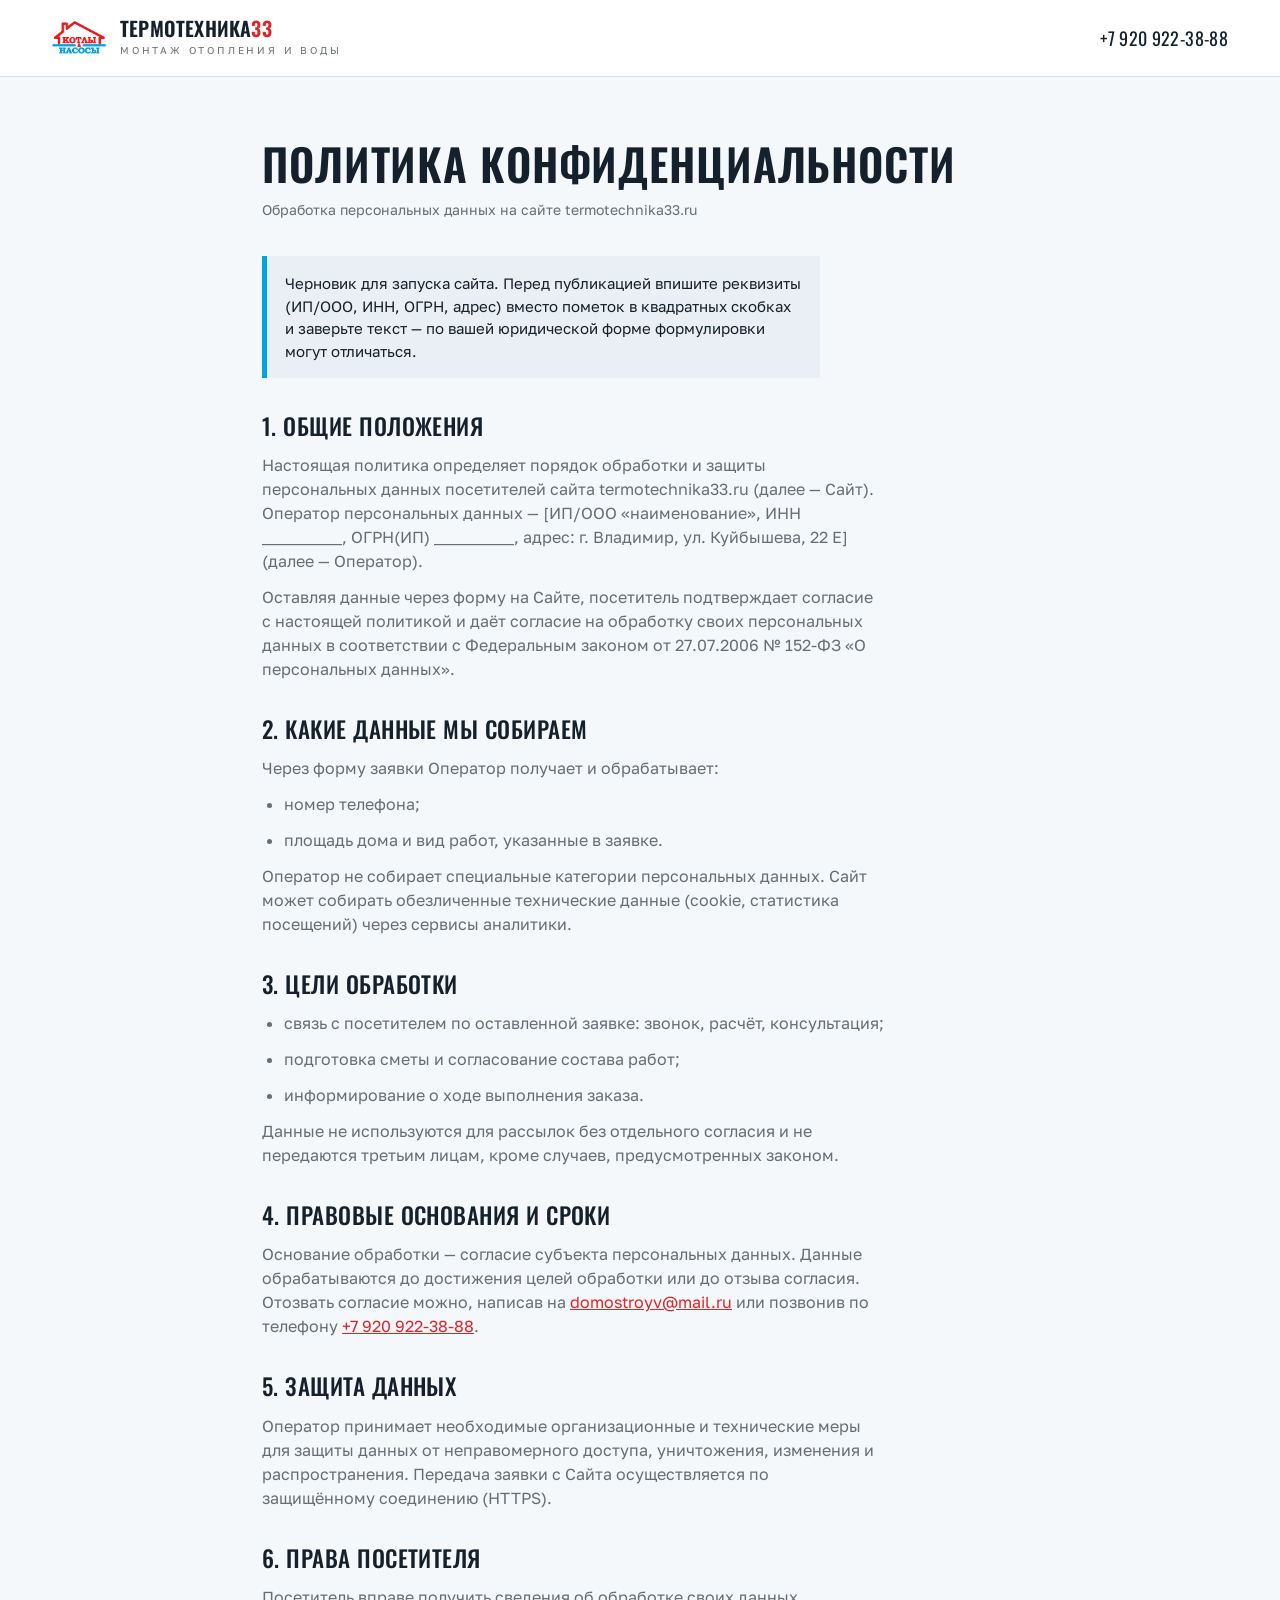
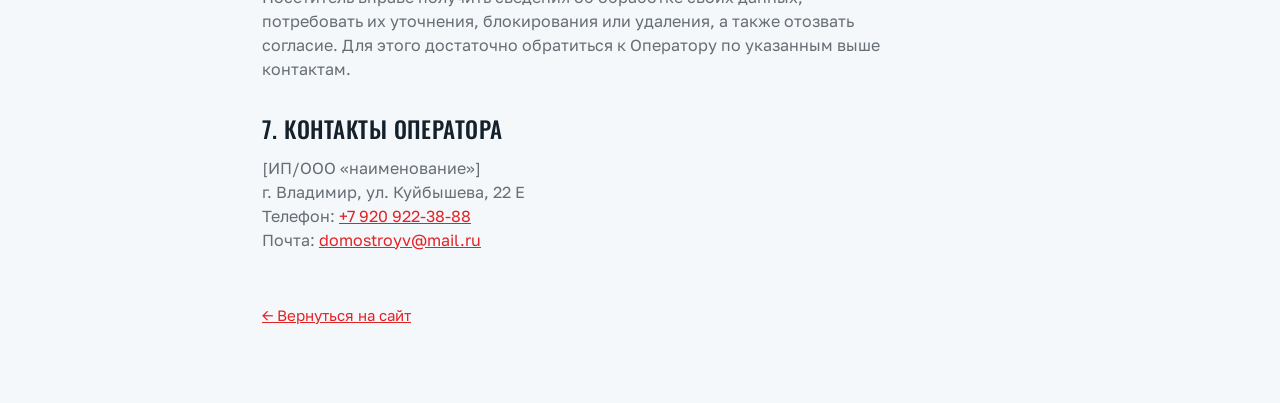
==== privacy.html @ 43defc01 "Приём заявок на почту, мессенджеры, согласие на обработку данных - Форма отправляет заявку через For" ====
<!DOCTYPE html>
<html lang="ru">
<head>
<meta charset="utf-8">
<meta name="viewport" content="width=device-width, initial-scale=1">
<title>Политика конфиденциальности — ТЕРМОТЕХНИКА33</title>
<meta name="robots" content="noindex">
<meta name="theme-color" content="#14202B">
<link rel="icon" href="img/logo-kotly-nasosy.png">
<link rel="preconnect" href="https://fonts.googleapis.com">
<link rel="preconnect" href="https://fonts.gstatic.com" crossorigin>
<link href="https://fonts.googleapis.com/css2?family=Golos+Text:wght@400;500;600;700&family=Oswald:wght@500;600&display=swap" rel="stylesheet">
<link rel="stylesheet" href="styles.css">
</head>
<body>

<div class="legal-bar">
  <div class="wrap">
    <a class="logo" href="index.html" aria-label="ТЕРМОТЕХНИКА33, на главную">
      <img class="logo__img" src="img/logo-kotly-nasosy.png" width="330" height="330" alt="">
      <span class="logo__text">
        <span class="logo__name">ТЕРМОТЕХНИКА<i>33</i></span>
        <span class="logo__sub">Монтаж отопления и воды</span>
      </span>
    </a>
    <a class="header-tel" href="tel:+79209223888">+7 920 922-38-88</a>
  </div>
</div>

<main class="legal-page">
  <h1>Политика конфиденциальности</h1>
  <p class="updated">Обработка персональных данных на сайте termotechnika33.ru</p>

  <p class="note">Черновик для запуска сайта. Перед публикацией впишите реквизиты (ИП/ООО,
    ИНН, ОГРН, адрес) вместо пометок в квадратных скобках и заверьте текст — по вашей
    юридической форме формулировки могут отличаться.</p>

  <h2>1. Общие положения</h2>
  <p>Настоящая политика определяет порядок обработки и защиты персональных данных
    посетителей сайта termotechnika33.ru (далее — Сайт). Оператор персональных данных —
    [ИП/ООО «наименование», ИНН __________, ОГРН(ИП) __________, адрес: г. Владимир,
    ул. Куйбышева, 22 Е] (далее — Оператор).</p>
  <p>Оставляя данные через форму на Сайте, посетитель подтверждает согласие с настоящей
    политикой и даёт согласие на обработку своих персональных данных в соответствии
    с Федеральным законом от 27.07.2006 № 152-ФЗ «О персональных данных».</p>

  <h2>2. Какие данные мы собираем</h2>
  <p>Через форму заявки Оператор получает и обрабатывает:</p>
  <ul>
    <li>номер телефона;</li>
    <li>площадь дома и вид работ, указанные в заявке.</li>
  </ul>
  <p>Оператор не собирает специальные категории персональных данных. Сайт может собирать
    обезличенные технические данные (cookie, статистика посещений) через сервисы аналитики.</p>

  <h2>3. Цели обработки</h2>
  <ul>
    <li>связь с посетителем по оставленной заявке: звонок, расчёт, консультация;</li>
    <li>подготовка сметы и согласование состава работ;</li>
    <li>информирование о ходе выполнения заказа.</li>
  </ul>
  <p>Данные не используются для рассылок без отдельного согласия и не передаются третьим
    лицам, кроме случаев, предусмотренных законом.</p>

  <h2>4. Правовые основания и сроки</h2>
  <p>Основание обработки — согласие субъекта персональных данных. Данные обрабатываются
    до достижения целей обработки или до отзыва согласия. Отозвать согласие можно, написав
    на <a href="mailto:domostroyv@mail.ru">domostroyv@mail.ru</a> или позвонив по телефону
    <a href="tel:+79209223888">+7 920 922-38-88</a>.</p>

  <h2>5. Защита данных</h2>
  <p>Оператор принимает необходимые организационные и технические меры для защиты данных
    от неправомерного доступа, уничтожения, изменения и распространения. Передача заявки
    с Сайта осуществляется по защищённому соединению (HTTPS).</p>

  <h2>6. Права посетителя</h2>
  <p>Посетитель вправе получить сведения об обработке своих данных, потребовать их уточнения,
    блокирования или удаления, а также отозвать согласие. Для этого достаточно обратиться
    к Оператору по указанным выше контактам.</p>

  <h2>7. Контакты оператора</h2>
  <p>[ИП/ООО «наименование»]<br>
    г. Владимир, ул. Куйбышева, 22 Е<br>
    Телефон: <a href="tel:+79209223888">+7 920 922-38-88</a><br>
    Почта: <a href="mailto:domostroyv@mail.ru">domostroyv@mail.ru</a></p>

  <a class="back" href="index.html">← Вернуться на сайт</a>
</main>

</body>
</html>
---- styles.css ----
/* ТЕРМОТЕХНИКА33 · Котлы & Насосы — стили сайта
   Палитра взята из логотипа: красный #E32226 и голубой #00A3E0.
   Тёмная база — «полночь» #14202B, светлая — холодная бумага #F5F8FA.
   Oswald — заголовки (Medium/SemiBold, прописные, трекинг 0…+2%)
   Golos Text — текст (Regular/SemiBold, интерлиньяж 150%, строка не длиннее 70 знаков)
   Кнопки — без скруглений и теней. */

:root {
  --graphite: #14202B;   /* тёмная база: фон тёмных секций и основной текст */
  --flame:    #E32226;   /* красный из логотипа: кнопки, акценты, «33» */
  --brass:    #00A3E0;   /* голубой из логотипа: подписи, счётчики, второй акцент */
  --steel:    #1E2E3D;   /* блоки на тёмном */
  --paper:    #F5F8FA;   /* светлый фон */

  --paper-2:  #E9EFF4;
  --line:     rgba(20, 32, 43, .14);
  --line-dark: rgba(245, 248, 250, .16);
  --muted:    rgba(20, 32, 43, .64);
  --muted-dark: rgba(245, 248, 250, .68);

  --head: 'Oswald', 'Arial Narrow', system-ui, sans-serif;
  --text: 'Golos Text', 'Segoe UI', system-ui, sans-serif;

  --wrap: 1240px;
  --gap: clamp(20px, 3vw, 40px);
  --sec: clamp(64px, 8vw, 128px);
}

*, *::before, *::after { box-sizing: border-box; }

html { scroll-behavior: smooth; scroll-padding-top: 88px; }

body {
  margin: 0;
  background: var(--paper);
  color: var(--graphite);
  font-family: var(--text);
  font-size: clamp(16px, 1.05vw, 18px);
  line-height: 1.5;              /* интерлиньяж 150% */
  -webkit-font-smoothing: antialiased;
}

img, svg { display: block; max-width: 100%; }

h1, h2, h3, h4 {
  font-family: var(--head);
  font-weight: 600;
  text-transform: uppercase;
  letter-spacing: .02em;         /* трекинг 0…+2% */
  margin: 0;
}

h1 { font-size: clamp(42px, 6.6vw, 84px); line-height: .95; }
h2 { font-weight: 500; font-size: clamp(28px, 3.4vw, 44px); line-height: 1.09; }
h3 { font-size: clamp(19px, 1.6vw, 24px); line-height: 1.2; }
h4 { font-size: clamp(17px, 1.3vw, 21px); line-height: 1.2; }

p { margin: 0; max-width: 62ch; }        /* строка не длиннее 70 знаков */
ul, ol { margin: 0; padding: 0; list-style: none; }
a { color: inherit; text-decoration: none; }

.wrap { width: 100%; max-width: var(--wrap); margin: 0 auto; padding: 0 clamp(16px, 3vw, 32px); }

.skip {
  position: absolute; left: -9999px; top: 0; z-index: 100;
  background: var(--flame); color: #fff; padding: 12px 20px; font-weight: 600;
}
.skip:focus { left: 0; }

::selection { background: var(--flame); color: #fff; }

:focus-visible { outline: 3px solid var(--flame); outline-offset: 3px; }

/* ---------- Надзаголовки и подписи ---------- */
.eyebrow {
  font-family: var(--text);
  font-weight: 500;
  font-size: 13px;
  letter-spacing: .05em;                 /* подпись +5% трекинг */
  text-transform: uppercase;
  color: var(--muted);
  margin-bottom: 18px;
}
.section--dark .eyebrow, .hero .eyebrow { color: var(--brass); }

/* ---------- Логотип ---------- */
.logo { display: flex; align-items: center; gap: 14px; }
.logo__img { width: 54px; height: 54px; flex: none; object-fit: contain; }
.logo__img--lg { width: 88px; height: 88px; background: #fff; padding: 6px; }
.logo__text { display: block; }
.logo__name {
  display: block;
  font-family: var(--head);
  font-weight: 600;
  font-size: 20px;
  line-height: 1;
  letter-spacing: .01em;
  text-transform: uppercase;
}
.logo__name i, .footer-name i { font-style: normal; color: var(--flame); }
.logo__sub {
  display: block;
  font-size: 10px;
  letter-spacing: .28em;
  text-transform: uppercase;
  color: var(--muted);
  margin-top: 5px;
}

/* ---------- Шапка ---------- */
.site-header {
  position: sticky; top: 0; z-index: 50;
  background: #fff;
  color: var(--graphite);
  border-bottom: 1px solid var(--line);
}
.header-inner { display: flex; align-items: center; gap: var(--gap); min-height: 76px; }
.nav { display: flex; gap: clamp(14px, 1.8vw, 28px); margin-left: auto; font-size: 15px; font-weight: 500; }
.nav a { padding: 6px 0; border-bottom: 2px solid transparent; color: var(--muted); transition: color .18s, border-color .18s; }
.nav a:hover, .nav a.is-active { color: var(--graphite); border-color: var(--flame); }
.header-actions { display: flex; align-items: center; gap: 16px; }
.header-tel { font-family: var(--head); font-size: 18px; letter-spacing: .02em; white-space: nowrap; }
.header-tel:hover { color: var(--flame); }

.burger { display: none; width: 44px; height: 44px; background: none; border: 1px solid var(--line); cursor: pointer; padding: 12px 10px; }
.burger span { display: block; height: 2px; background: var(--graphite); margin: 0 0 5px; transition: transform .2s, opacity .2s; }
.burger span:last-child { margin-bottom: 0; }
.burger[aria-expanded="true"] span:nth-child(1) { transform: translateY(7px) rotate(45deg); }
.burger[aria-expanded="true"] span:nth-child(2) { opacity: 0; }
.burger[aria-expanded="true"] span:nth-child(3) { transform: translateY(-7px) rotate(-45deg); }

/* ---------- Кнопки: без скруглений и теней ---------- */
.btn {
  display: inline-flex; align-items: center; justify-content: center;
  padding: 17px 30px;
  border: 2px solid transparent;
  border-radius: 0;
  box-shadow: none;
  font-family: var(--head);
  font-weight: 500;
  font-size: 17px;
  letter-spacing: .02em;
  text-transform: uppercase;
  cursor: pointer;
  transition: background-color .18s, color .18s, border-color .18s;
}
.btn--primary { background: var(--flame); color: #fff; }
.btn--primary:hover { background: var(--brass); color: #fff; }
.btn--ghost { border-color: currentColor; color: inherit; background: transparent; }
.btn--ghost:hover { background: var(--paper); color: var(--graphite); border-color: var(--paper); }
.section--paper .btn--ghost:hover, .section:not(.section--dark) .btn--ghost:hover { background: var(--graphite); color: var(--paper); border-color: var(--graphite); }
.btn--sm { padding: 12px 20px; font-size: 15px; }
.btn--wide { width: 100%; }

/* ---------- Первый экран ---------- */
.hero { background: var(--graphite); color: var(--paper); position: relative; overflow: hidden; }
.hero__inner {
  display: grid;
  grid-template-columns: minmax(0, 1.05fr) minmax(0, .95fr);
  gap: var(--gap);
  align-items: center;
  padding: clamp(48px, 7vw, 96px) clamp(16px, 3vw, 32px) clamp(40px, 5vw, 72px);
}
.hero h1 { margin-bottom: 28px; }
.hero h1 .accent { color: var(--flame); }
.lead { font-size: clamp(17px, 1.35vw, 21px); color: var(--muted-dark); max-width: 46ch; }
.hero__buttons { display: flex; flex-wrap: wrap; gap: 14px; margin: 34px 0 44px; }

.hero__facts { display: flex; flex-wrap: wrap; gap: clamp(20px, 3vw, 48px); border-top: 1px solid var(--line-dark); padding-top: 26px; }
.hero__facts b { display: block; font-family: var(--head); font-weight: 600; font-size: clamp(24px, 2.4vw, 32px); letter-spacing: .02em; }
.hero__facts span { display: block; font-size: 14px; color: var(--muted-dark); margin-top: 4px; }

/* Фото объектов: свои котельные, дневной свет, ровный горизонт */
.hero__photo { position: relative; margin: 0; }
.hero__photo img {
  width: 100%;
  height: min(600px, 68vh);
  object-fit: cover;
  /* кадр горизонтальный: прижимаем влево, чтобы котёл и насосные группы были целиком */
  object-position: left center;
  background: var(--steel);
}
.hero__photo figcaption {
  position: absolute; left: 0; right: 0; bottom: 0;
  padding: 14px 18px;
  background: rgba(20, 32, 43, .80);
  border-top: 2px solid var(--flame);
  font-size: 13px; letter-spacing: .05em; text-transform: uppercase;
  color: var(--paper);
}

/* Бегущая строка */
.ticker { border-top: 1px solid var(--line-dark); border-bottom: 1px solid var(--line-dark); overflow: hidden; background: var(--steel); }
.ticker__row {
  display: flex; align-items: center; gap: 22px;
  padding: 14px 0;
  width: max-content;
  animation: run 42s linear infinite;
  font-family: var(--head); font-size: 16px; letter-spacing: .06em; text-transform: uppercase;
  color: var(--paper);
}
.ticker__row i { color: var(--flame); font-style: normal; }
@keyframes run { from { transform: translateX(0); } to { transform: translateX(-50%); } }

/* ---------- Секции ---------- */
.section { padding: var(--sec) 0; }
.section--dark { background: var(--graphite); color: var(--paper); }
.section--paper { background: var(--paper-2); }
.section__head { margin-bottom: clamp(36px, 5vw, 64px); max-width: 780px; }
.section__head h2 { margin-bottom: 20px; }
.section__lead { color: var(--muted); font-size: clamp(16px, 1.2vw, 19px); }
.section--dark .section__lead { color: var(--muted-dark); }

/* ---------- Карточки услуг ---------- */
.cards { display: grid; grid-template-columns: repeat(4, minmax(0, 1fr)); gap: 1px; background: var(--line); border: 1px solid var(--line); }
.card { background: var(--paper); padding: clamp(24px, 2.6vw, 36px); transition: background-color .2s; cursor: pointer; display: flex; flex-direction: column; }
.card:hover { background: #fff; }
.card h3 { margin: 22px 0 10px; }
.card p { color: var(--muted); font-size: 16px; }
.card__more {
  margin: auto 0 0; padding: 18px 0 0;
  align-self: flex-start;
  background: none; border: none; border-bottom: 2px solid var(--flame);
  border-radius: 0;
  font-family: var(--text); font-weight: 500; font-size: 14px;
  letter-spacing: .04em; text-transform: uppercase;
  color: var(--graphite); cursor: pointer;
  transition: color .18s, background-color .18s;
}
.card:hover .card__more, .card__more:hover { background: var(--flame); }

/* Пиктограммы: сетка 64×64, линия 5–6 px, скруглённые концы, без заливок */
.icon {
  width: 56px; height: 56px;
  fill: none;
  stroke: var(--graphite);
  stroke-width: 5.5;
  stroke-linecap: round;
  stroke-linejoin: round;
}
.section--dark .icon { stroke: var(--flame); }

/* ---------- Наш / не наш заказ ---------- */
.scope { display: grid; grid-template-columns: 1fr 1fr; gap: 1px; margin-top: var(--gap); background: var(--line); border: 1px solid var(--line); }
.scope__col { background: var(--paper); padding: clamp(24px, 2.6vw, 36px); }
.scope__title { font-family: var(--head); font-weight: 600; text-transform: uppercase; letter-spacing: .02em; font-size: 20px; margin-bottom: 18px; }
.scope__col ul li { position: relative; padding-left: 30px; margin-bottom: 12px; }
.scope__col ul li::before { position: absolute; left: 0; top: -1px; font-weight: 600; }
.scope__col--yes li::before { content: "+"; color: var(--flame); font-size: 22px; line-height: 1.2; }
.scope__col--no { background: var(--paper-2); color: var(--muted); }
.scope__col--no li::before { content: "—"; color: rgba(20, 32, 43, .35); }
.scope__note { margin-top: 20px; padding-top: 18px; border-top: 1px solid var(--line); font-size: 15px; }

/* ---------- Страхи и ответы ---------- */
.answers { display: grid; grid-template-columns: repeat(3, minmax(0, 1fr)); gap: var(--gap); }
.answer { border-top: 3px solid var(--flame); padding-top: 24px; }
.answer__fear { font-size: 17px; color: var(--muted-dark); margin-bottom: 18px; font-style: italic; }
.answer h3 { margin-bottom: 12px; }
.answer p { color: var(--muted-dark); }
.answer h3 + p { color: rgba(245, 248, 250, .82); }

.promise { margin: clamp(56px, 7vw, 96px) 0; border-top: 1px solid var(--line-dark); border-bottom: 1px solid var(--line-dark); padding: clamp(40px, 5vw, 64px) 0; }
.promise__line {
  font-family: var(--head); font-weight: 600; text-transform: uppercase;
  font-size: clamp(34px, 5.4vw, 68px); line-height: .98; letter-spacing: .02em;
  max-width: none; margin-bottom: 24px;
}
.promise__text { color: var(--muted-dark); font-size: clamp(16px, 1.3vw, 20px); }

.principles { display: grid; grid-template-columns: repeat(4, minmax(0, 1fr)); gap: var(--gap); }
.principles article { border-top: 1px solid var(--line-dark); padding-top: 20px; }
.principles span { display: block; font-family: var(--head); color: var(--flame); font-size: 15px; letter-spacing: .1em; margin-bottom: 14px; }
.principles h4 { margin-bottom: 10px; }
.principles p { color: var(--muted-dark); font-size: 15px; }

/* ---------- Этапы ---------- */
.steps { display: grid; grid-template-columns: repeat(5, minmax(0, 1fr)); gap: 1px; background: var(--line); border: 1px solid var(--line); }
.steps li { background: var(--paper); padding: clamp(22px, 2.4vw, 32px); }
.steps__num { display: block; font-family: var(--head); font-weight: 600; font-size: 15px; letter-spacing: .1em; color: var(--flame); margin-bottom: 20px; }
.steps h3 { font-size: clamp(17px, 1.4vw, 21px); margin-bottom: 12px; }
.steps p { color: var(--muted); font-size: 15px; }

/* Работа по договору с проектом — вынесенный блок под этапами */
.option {
  display: flex; flex-wrap: wrap; align-items: center;
  justify-content: space-between; gap: clamp(20px, 3vw, 40px);
  margin-top: clamp(28px, 3.5vw, 44px);
  padding: clamp(26px, 3vw, 40px);
  background: var(--paper-2);
  border-left: 5px solid var(--flame);
}
.section--paper .option { background: var(--paper); }
.option__text { flex: 1 1 460px; }
.option h3 { margin-bottom: 12px; }
.option p { color: var(--muted); font-size: 16px; max-width: 68ch; }
.option .btn { flex: none; }

/* ---------- Списки с галочками ---------- */
.checklist { margin: 28px 0 34px; }
.checklist li { position: relative; padding-left: 32px; margin-bottom: 12px; }
.checklist li::before {
  content: ""; position: absolute; left: 0; top: 9px;
  width: 16px; height: 8px; border-left: 3px solid var(--flame); border-bottom: 3px solid var(--flame);
  transform: rotate(-45deg);
}
.checklist--dark li { color: var(--muted-dark); }

/* ---------- Партнёры ---------- */
.brands {
  display: grid;
  grid-template-columns: repeat(auto-fill, minmax(160px, 1fr));
  gap: 1px;
  background: var(--line);
  border: 1px solid var(--line);
}
.brands li {
  background: #fff;
  display: flex; align-items: center; justify-content: center;
  padding: 18px 20px;
  min-height: 108px;
}
.brands img {
  max-width: 100%;
  max-height: 62px;
  width: auto;
  object-fit: contain;
}
@media (hover: hover) {
  /* цветной зоопарк логотипов приглушаем, цвет возвращаем под курсором */
  .brands img { filter: grayscale(1); opacity: .72; transition: filter .2s, opacity .2s; }
  .brands li:hover img { filter: none; opacity: 1; }
}

/* ---------- Галерея ---------- */
.gallery { display: grid; grid-template-columns: repeat(4, minmax(0, 1fr)); gap: clamp(12px, 1.4vw, 20px); }
.shot { margin: 0; }
.shot img {
  width: 100%;
  height: auto;
  aspect-ratio: 4 / 5;
  object-fit: cover;
  background: var(--steel);
  cursor: zoom-in;
  transition: opacity .2s;
}
.shot img:hover { opacity: .88; }
.shot--wide { grid-column: span 2; }
.shot--wide img { aspect-ratio: 8 / 5; }
.shot figcaption { margin-top: 10px; font-size: 14px; line-height: 1.4; color: var(--muted); }

/* ---------- Просмотр фото ---------- */
.lightbox {
  position: fixed; inset: 0; z-index: 90;
  background: rgba(20, 32, 43, .96);
  display: flex; align-items: center; justify-content: center;
  padding: clamp(16px, 4vw, 48px);
}
.lightbox[hidden] { display: none; }
.lightbox__figure { margin: 0; max-width: 100%; text-align: center; }
.lightbox__figure img { max-width: 100%; max-height: 82vh; width: auto; margin: 0 auto; }
.lightbox__figure figcaption {
  margin-top: 16px; color: var(--muted-dark);
  font-size: 14px; letter-spacing: .05em; text-transform: uppercase;
}
.lightbox__close {
  position: absolute; top: 16px; right: 16px;
  width: 52px; height: 52px;
  background: var(--flame); color: var(--graphite);
  border: none; border-radius: 0;
  font-size: 30px; line-height: 1; cursor: pointer;
}
.lightbox__close:hover { background: var(--brass); }

.lightbox__count {
  margin: 12px auto 0;
  font-family: var(--head); font-size: 15px; letter-spacing: .1em;
  color: var(--brass);
}
.lightbox__nav {
  position: absolute; top: 50%; transform: translateY(-50%);
  width: 56px; height: 72px;
  background: rgba(245, 248, 250, .10); color: var(--paper);
  border: none; border-radius: 0;
  font-size: 40px; line-height: 1; cursor: pointer;
  transition: background-color .18s, color .18s;
}
.lightbox__nav:hover { background: var(--flame); color: var(--graphite); }
.lightbox__nav--prev { left: 12px; }
.lightbox__nav--next { right: 12px; }
.lightbox.is-single .lightbox__nav, .lightbox.is-single .lightbox__count { display: none; }

@media (max-width: 720px) {
  /* на узком экране стрелки не лезут на снимок: листаем свайпом или кнопками снизу */
  .lightbox { padding-bottom: 84px; }
  .lightbox__nav { top: auto; bottom: 16px; transform: none; width: 54px; height: 54px; font-size: 32px; }
  .lightbox__figure img { max-height: 64vh; }
  .lightbox__figure figcaption { padding: 0 12px; }
}

.quotes { margin-top: clamp(48px, 6vw, 80px); }
.quotes__title { font-family: var(--head); text-transform: uppercase; letter-spacing: .05em; font-size: 15px; color: var(--muted); margin-bottom: 24px; }
.quotes__grid { display: grid; grid-template-columns: repeat(3, minmax(0, 1fr)); gap: var(--gap); }
.quotes blockquote { margin: 0; border-left: 3px solid var(--flame); padding: 4px 0 4px 22px; font-size: clamp(17px, 1.5vw, 21px); line-height: 1.4; }

/* ---------- Форма ---------- */
.request__inner { display: grid; grid-template-columns: minmax(0, 1fr) minmax(0, 460px); gap: clamp(32px, 5vw, 72px); align-items: start; }
.request h2 { margin-bottom: 20px; }
.form { background: var(--steel); padding: clamp(24px, 3vw, 40px); border-top: 4px solid var(--flame); }
.field { margin-bottom: 22px; }
.field label { display: block; font-size: 13px; letter-spacing: .05em; text-transform: uppercase; color: var(--muted-dark); margin-bottom: 9px; }
.field input, .field select {
  width: 100%;
  padding: 15px 16px;
  background: var(--graphite);
  color: var(--paper);
  border: 1px solid var(--line-dark);
  border-radius: 0;
  font-family: var(--text);
  font-size: 17px;
  appearance: none;
}
.field select { background-image: linear-gradient(45deg, transparent 50%, var(--flame) 50%), linear-gradient(135deg, var(--flame) 50%, transparent 50%); background-position: calc(100% - 22px) 24px, calc(100% - 15px) 24px; background-size: 7px 7px, 7px 7px; background-repeat: no-repeat; }
.field input::placeholder { color: rgba(245, 248, 250, .38); }
.field input:focus, .field select:focus { border-color: var(--flame); outline: none; }
.field__error { display: none; margin-top: 8px; font-size: 14px; color: var(--brass); }
.field.is-invalid input, .field.is-invalid select { border-color: var(--brass); }
.field.is-invalid .field__error { display: block; }
.form__note { font-size: 14px; color: var(--muted-dark); margin-top: 16px; }
.form__ok { margin-top: 18px; padding: 14px 16px; background: var(--flame); color: #fff; font-weight: 600; font-size: 15px; }
.form__err { margin-top: 18px; padding: 14px 16px; border: 1px solid var(--brass); color: var(--paper); font-size: 15px; }
.form__err a { color: var(--brass); text-decoration: underline; white-space: nowrap; }

/* honeypot: невидимое поле-ловушка, не занимает места и недоступно людям */
.honeypot { position: absolute; left: -9999px; width: 1px; height: 1px; opacity: 0; pointer-events: none; }

/* согласие на обработку данных */
.consent { display: flex; gap: 12px; align-items: flex-start; margin: 4px 0 20px; cursor: pointer; font-size: 14px; color: var(--muted-dark); line-height: 1.4; }
.consent input { flex: none; width: 20px; height: 20px; margin: 1px 0 0; accent-color: var(--flame); cursor: pointer; }
.consent a { color: var(--brass); text-decoration: underline; }
.field__error--consent { display: none; margin: -12px 0 18px; }
.consent-invalid .field__error--consent { display: block; }
.consent-invalid .consent input { outline: 2px solid var(--brass); outline-offset: 2px; }

/* ---------- Подвал ---------- */
.site-footer { background: var(--graphite); color: var(--paper); padding-top: clamp(48px, 6vw, 80px); }
.footer-inner { display: grid; grid-template-columns: minmax(0, 1fr) minmax(0, 1.6fr); gap: var(--gap); padding-bottom: clamp(40px, 5vw, 64px); }
.footer-name { font-family: var(--head); font-weight: 600; font-size: clamp(22px, 2vw, 28px); text-transform: uppercase; letter-spacing: .01em; margin-top: 18px; }
.footer-sub { font-size: 10px; letter-spacing: .3em; text-transform: uppercase; color: var(--muted-dark); margin-top: 6px; }
.footer-claim { font-family: var(--head); font-weight: 500; text-transform: uppercase; letter-spacing: .02em; font-size: clamp(20px, 2vw, 28px); line-height: 1.05; margin-top: 28px; color: var(--flame); }
.footer-cols { display: grid; grid-template-columns: repeat(3, minmax(0, 1fr)); gap: var(--gap); }
.footer-title { font-family: var(--head); font-size: 14px; letter-spacing: .1em; text-transform: uppercase; color: var(--brass); margin-bottom: 18px; }
.footer-cols li { margin-bottom: 11px; color: var(--muted-dark); font-size: 15px; }
.footer-cols a:hover { color: var(--flame); }
.footer-bottom { display: flex; justify-content: space-between; align-items: center; gap: 20px; flex-wrap: wrap; border-top: 1px solid var(--line-dark); padding-top: 22px; padding-bottom: 26px; font-size: 14px; color: var(--muted-dark); }
.footer-bottom a:hover { color: var(--flame); }

/* ---------- Плавающие кнопки связи ---------- */
.fab { position: fixed; right: 16px; bottom: 16px; z-index: 40; display: flex; flex-direction: column; gap: 12px; }
.fab__btn { width: 56px; height: 56px; display: flex; align-items: center; justify-content: center; box-shadow: 0 6px 20px rgba(20, 32, 43, .28); transition: transform .18s; }
.fab__btn:hover { transform: translateY(-2px); }
.fab__btn svg { width: 30px; height: 30px; fill: #fff; }
.fab__btn--wa { background: #25D366; }
.fab__btn--tg { background: #29A9EB; }
.fab__btn--call { background: var(--flame); }
.fab__btn--call svg { width: 26px; height: 26px; }
/* на десктопе звонок прячем (телефон есть в шапке), мессенджеры оставляем */
@media (min-width: 1081px) { .fab__btn--call { display: none; } }

/* ---------- Юридическая страница ---------- */
.legal-bar { background: #fff; border-bottom: 1px solid var(--line); }
.legal-bar .wrap { display: flex; align-items: center; justify-content: space-between; gap: 20px; min-height: 76px; flex-wrap: wrap; }
.legal-page { max-width: 820px; margin: 0 auto; padding: clamp(32px, 5vw, 64px) clamp(16px, 3vw, 32px) clamp(48px, 6vw, 96px); }
.legal-page h1 { font-size: clamp(28px, 4vw, 44px); line-height: 1.05; margin-bottom: 12px; }
.legal-page .updated { color: var(--muted); font-size: 14px; margin-bottom: 36px; }
.legal-page h2 { font-size: clamp(18px, 2vw, 23px); margin: 36px 0 14px; }
.legal-page p, .legal-page li { color: var(--muted); font-size: 16px; margin-bottom: 12px; }
.legal-page ul { padding-left: 22px; list-style: disc; }
.legal-page a { color: var(--flame); text-decoration: underline; }
.legal-page .note { background: var(--paper-2); border-left: 5px solid var(--brass); padding: 16px 18px; margin: 28px 0; font-size: 15px; color: var(--graphite); }
.legal-page .back { display: inline-block; margin-top: 40px; font-size: 15px; }

/* ---------- Свечение за курсором ---------- */
.glow { position: relative; }
.glow > * { position: relative; z-index: 1; }
.glow::before {
  content: "";
  position: absolute; inset: 0; z-index: 0;
  pointer-events: none;
  background: radial-gradient(
    circle var(--g-size, 440px) at var(--gx, 50%) var(--gy, 50%),
    rgba(0, 163, 224, var(--g-in, .30)) 0%,
    rgba(0, 163, 224, var(--g-mid, .10)) 40%,
    rgba(0, 163, 224, 0) 72%);
  opacity: var(--go, 0);
  transition: opacity .45s ease;
}
/* На бумажных секциях свет мягче — оранжевого по-прежнему немного */
.section:not(.section--dark) { --g-in: .16; --g-mid: .05; --g-size: 380px; }
.site-footer { --g-in: .24; --g-mid: .08; }

/* ---------- Появление секций ---------- */
.reveal { opacity: 0; transform: translateY(18px); transition: opacity .6s ease, transform .6s ease; }
.reveal.is-in { opacity: 1; transform: none; }

/* ---------- Адаптив ---------- */
@media (max-width: 1080px) {
  .cards, .principles { grid-template-columns: repeat(2, minmax(0, 1fr)); }
  .steps { grid-template-columns: repeat(2, minmax(0, 1fr)); }
  .answers, .quotes__grid { grid-template-columns: 1fr; }
  .gallery { grid-template-columns: repeat(2, minmax(0, 1fr)); }
  .footer-inner { grid-template-columns: 1fr; }

  /* меню в бургер уводим раньше: с шестью пунктами оно не влезает рядом с кнопкой */
  .nav {
    position: fixed; inset: 76px 0 auto 0;
    flex-direction: column; gap: 0;
    background: #fff;
    border-bottom: 1px solid var(--line);
    padding: 8px 0 20px;
    display: none;
  }
  .nav.is-open { display: flex; }
  .nav a { padding: 15px clamp(16px, 3vw, 32px); border-bottom: 1px solid var(--line); border-left: 3px solid transparent; }
  .nav a:hover, .nav a.is-active { border-bottom-color: var(--line); border-left-color: var(--flame); }
  .burger { display: block; }
  .header-actions { margin-left: auto; }
  .header-tel, .header-actions .btn { display: none; }
}

@media (max-width: 900px) {
  .hero__inner { grid-template-columns: 1fr; }
  .hero__photo { order: 2; }
  .estimate, .request__inner, .scope { grid-template-columns: 1fr; }
}

@media (max-width: 620px) {
  .cards, .principles, .steps, .gallery, .footer-cols { grid-template-columns: 1fr; }
  .shot--wide { grid-column: auto; }
  .shot--wide img { aspect-ratio: 4 / 3; }
  .hero__buttons .btn { width: 100%; }
  .hero__facts { gap: 22px; }
  .hero__facts li { min-width: 45%; }
}

@media (prefers-reduced-motion: reduce) {
  html { scroll-behavior: auto; }
  .ticker__row { animation: none; }
  .reveal { opacity: 1; transform: none; transition: none; }
}
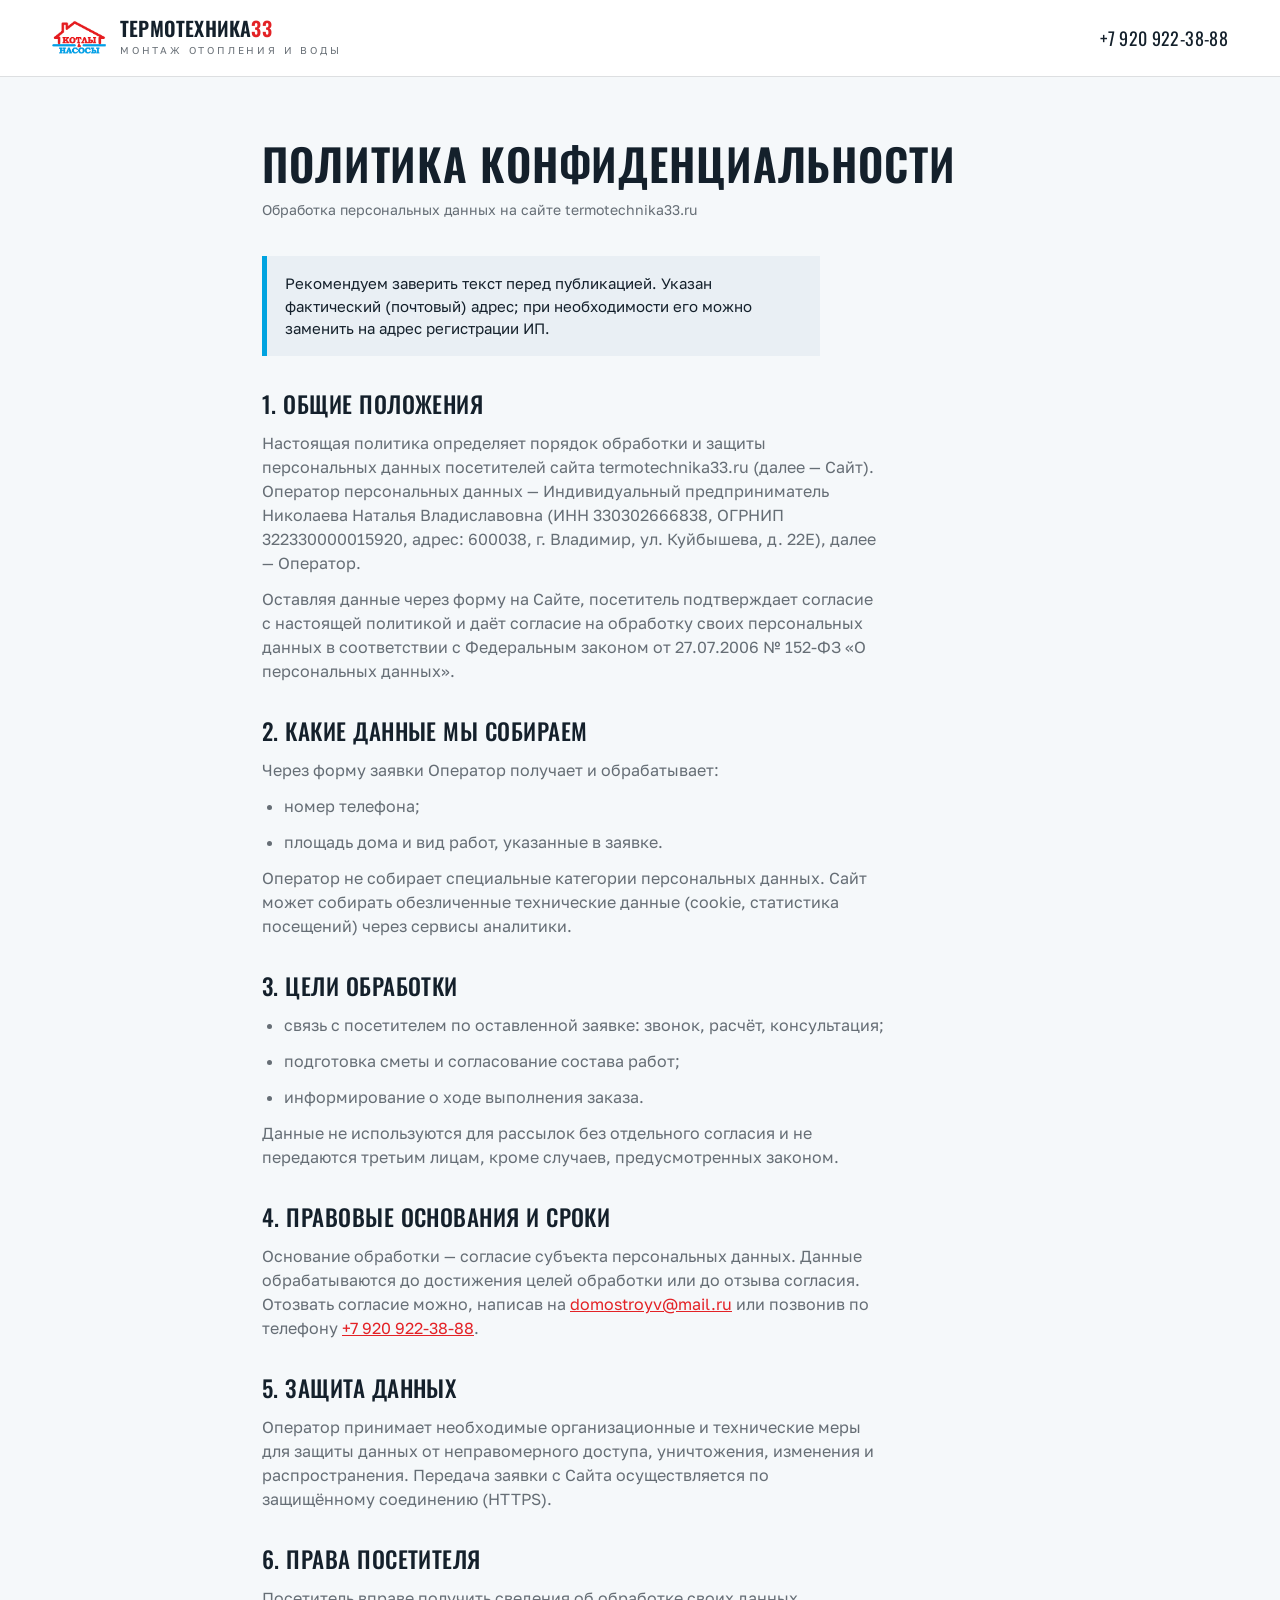
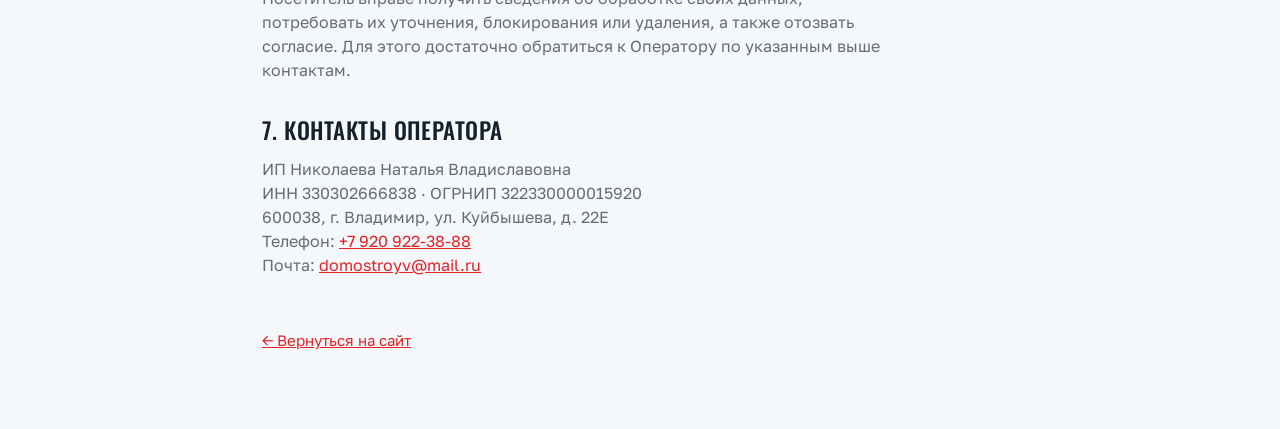
==== commit 2ee6aec8: "Реквизиты ИП в политике конфиденциальности и подвале Оператор данных — ИП Николаева Н. В. (ИНН, ОГРН" ====
--- a/privacy.html
+++ b/privacy.html
@@ -31,15 +31,15 @@
   <h1>Политика конфиденциальности</h1>
   <p class="updated">Обработка персональных данных на сайте termotechnika33.ru</p>
 
-  <p class="note">Черновик для запуска сайта. Перед публикацией впишите реквизиты (ИП/ООО,
-    ИНН, ОГРН, адрес) вместо пометок в квадратных скобках и заверьте текст — по вашей
-    юридической форме формулировки могут отличаться.</p>
+  <p class="note">Рекомендуем заверить текст перед публикацией. Указан фактический (почтовый)
+    адрес; при необходимости его можно заменить на адрес регистрации ИП.</p>
 
   <h2>1. Общие положения</h2>
   <p>Настоящая политика определяет порядок обработки и защиты персональных данных
     посетителей сайта termotechnika33.ru (далее — Сайт). Оператор персональных данных —
-    [ИП/ООО «наименование», ИНН __________, ОГРН(ИП) __________, адрес: г. Владимир,
-    ул. Куйбышева, 22 Е] (далее — Оператор).</p>
+    Индивидуальный предприниматель Николаева Наталья Владиславовна
+    (ИНН 330302666838, ОГРНИП 322330000015920, адрес: 600038, г. Владимир,
+    ул. Куйбышева, д. 22Е), далее — Оператор.</p>
   <p>Оставляя данные через форму на Сайте, посетитель подтверждает согласие с настоящей
     политикой и даёт согласие на обработку своих персональных данных в соответствии
     с Федеральным законом от 27.07.2006 № 152-ФЗ «О персональных данных».</p>
@@ -79,8 +79,9 @@
     к Оператору по указанным выше контактам.</p>
 
   <h2>7. Контакты оператора</h2>
-  <p>[ИП/ООО «наименование»]<br>
-    г. Владимир, ул. Куйбышева, 22 Е<br>
+  <p>ИП Николаева Наталья Владиславовна<br>
+    ИНН 330302666838 · ОГРНИП 322330000015920<br>
+    600038, г. Владимир, ул. Куйбышева, д. 22Е<br>
     Телефон: <a href="tel:+79209223888">+7 920 922-38-88</a><br>
     Почта: <a href="mailto:domostroyv@mail.ru">domostroyv@mail.ru</a></p>
 
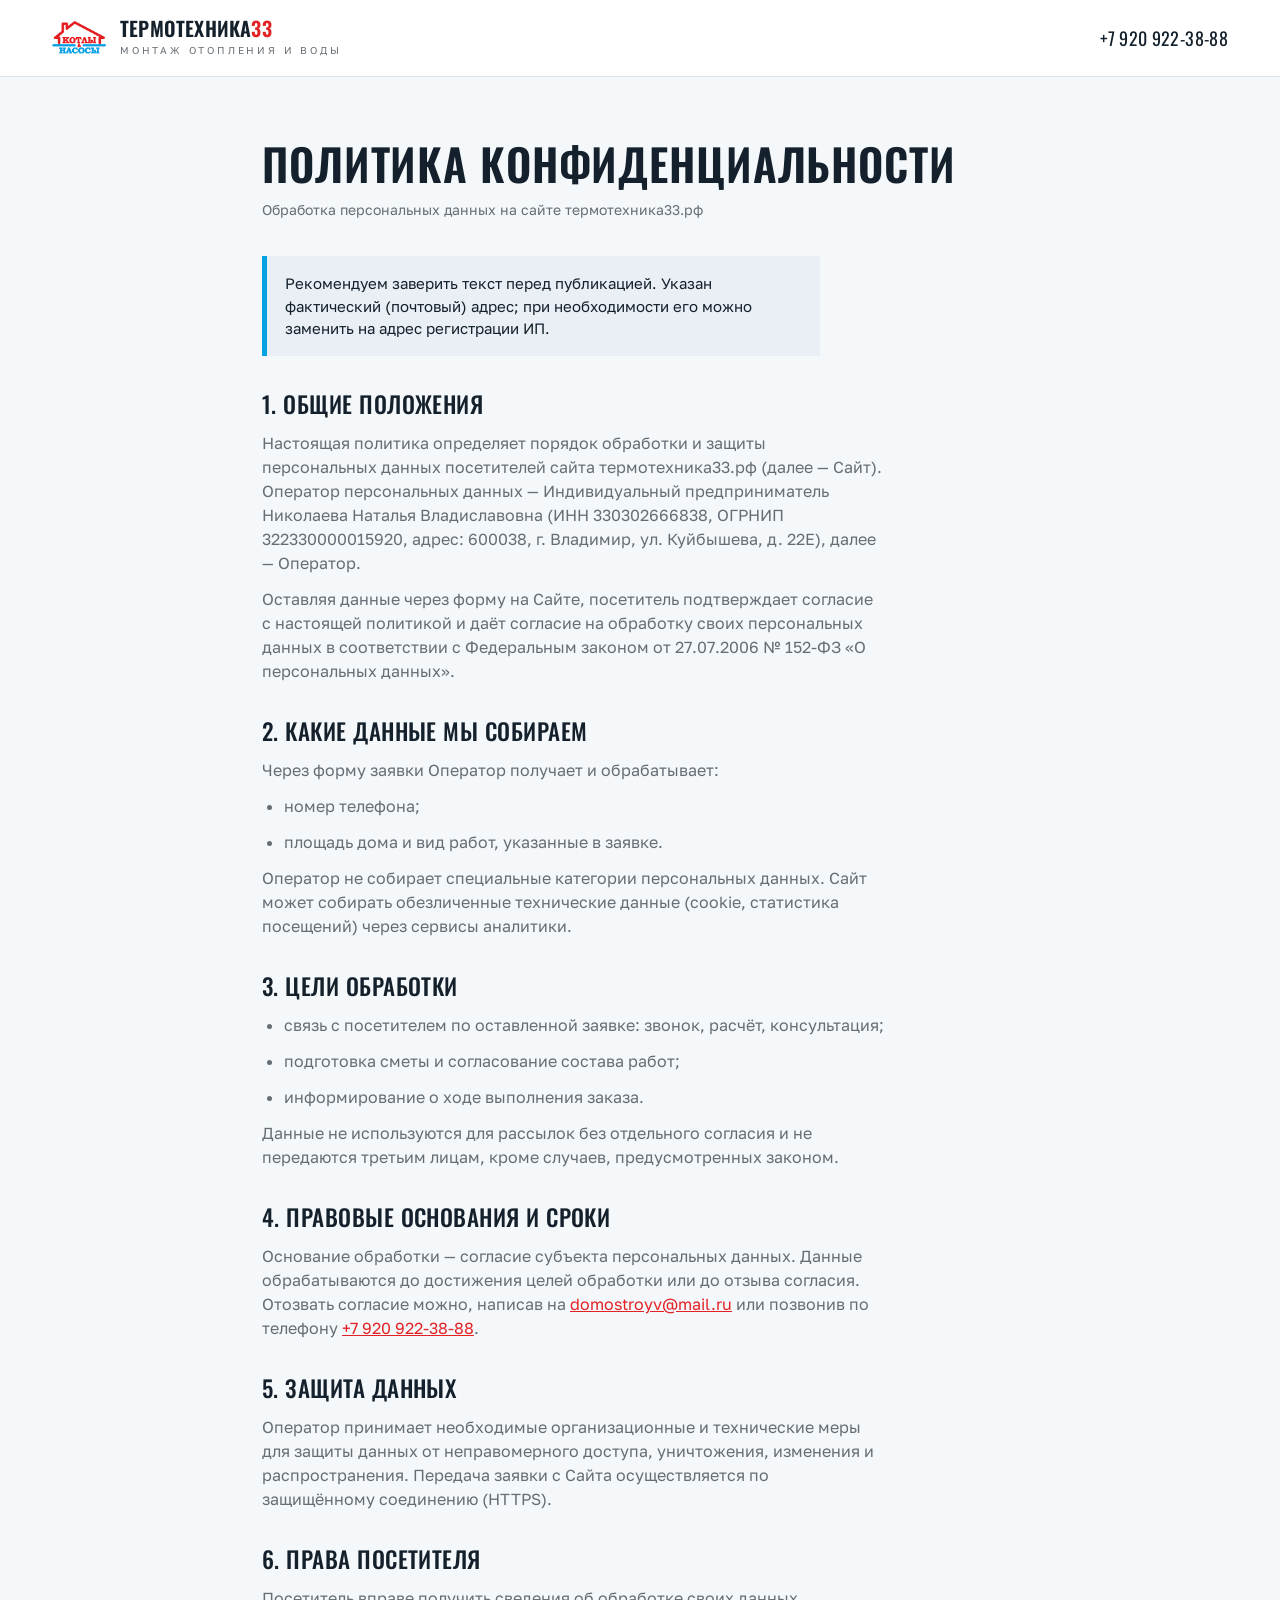
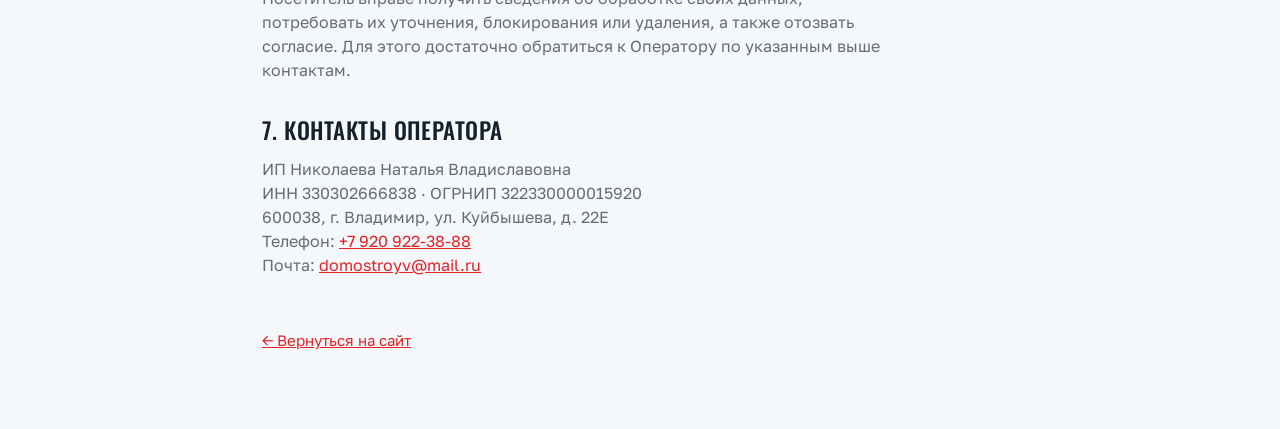
==== commit fcb38d81: "Адрес сайта заменён на термотехника33.рф В подвале, SEO-разметке и политике конфиденциальности — нов" ====
--- a/privacy.html
+++ b/privacy.html
@@ -11,6 +11,17 @@
 <link rel="preconnect" href="https://fonts.gstatic.com" crossorigin>
 <link href="https://fonts.googleapis.com/css2?family=Golos+Text:wght@400;500;600;700&family=Oswald:wght@500;600&display=swap" rel="stylesheet">
 <link rel="stylesheet" href="styles.css">
+<!-- Yandex.Metrika counter -->
+<script type="text/javascript">
+   (function(m,e,t,r,i,k,a){m[i]=m[i]||function(){(m[i].a=m[i].a||[]).push(arguments)};
+   m[i].l=1*new Date();
+   for (var j = 0; j < document.scripts.length; j++) {if (document.scripts[j].src === r) { return; }}
+   k=e.createElement(t),a=e.getElementsByTagName(t)[0],k.async=1,k.src=r,a.parentNode.insertBefore(k,a)})
+   (window, document, "script", "https://mc.yandex.ru/metrika/tag.js", "ym");
+   ym(100357303, "init", { clickmap:true, trackLinks:true, accurateTrackBounce:true, webvisor:true });
+</script>
+<noscript><div><img src="https://mc.yandex.ru/watch/100357303" style="position:absolute; left:-9999px;" alt="" /></div></noscript>
+<!-- /Yandex.Metrika counter -->
 </head>
 <body>
 
@@ -29,14 +40,14 @@
 
 <main class="legal-page">
   <h1>Политика конфиденциальности</h1>
-  <p class="updated">Обработка персональных данных на сайте termotechnika33.ru</p>
+  <p class="updated">Обработка персональных данных на сайте термотехника33.рф</p>
 
   <p class="note">Рекомендуем заверить текст перед публикацией. Указан фактический (почтовый)
     адрес; при необходимости его можно заменить на адрес регистрации ИП.</p>
 
   <h2>1. Общие положения</h2>
   <p>Настоящая политика определяет порядок обработки и защиты персональных данных
-    посетителей сайта termotechnika33.ru (далее — Сайт). Оператор персональных данных —
+    посетителей сайта термотехника33.рф (далее — Сайт). Оператор персональных данных —
     Индивидуальный предприниматель Николаева Наталья Владиславовна
     (ИНН 330302666838, ОГРНИП 322330000015920, адрес: 600038, г. Владимир,
     ул. Куйбышева, д. 22Е), далее — Оператор.</p>
--- a/styles.css
+++ b/styles.css
@@ -459,6 +459,9 @@
 .fab__btn { width: 56px; height: 56px; display: flex; align-items: center; justify-content: center; box-shadow: 0 6px 20px rgba(20, 32, 43, .28); transition: transform .18s; }
 .fab__btn:hover { transform: translateY(-2px); }
 .fab__btn svg { width: 30px; height: 30px; fill: #fff; }
+/* у логотипа MAX свой фон и скруглённые углы — подложка не нужна */
+.fab__btn--max { background: none; box-shadow: none; }
+.fab__btn--max img { width: 56px; height: 56px; object-fit: cover; filter: drop-shadow(0 6px 20px rgba(20, 32, 43, .28)); }
 .fab__btn--wa { background: #25D366; }
 .fab__btn--tg { background: #29A9EB; }
 .fab__btn--call { background: var(--flame); }
